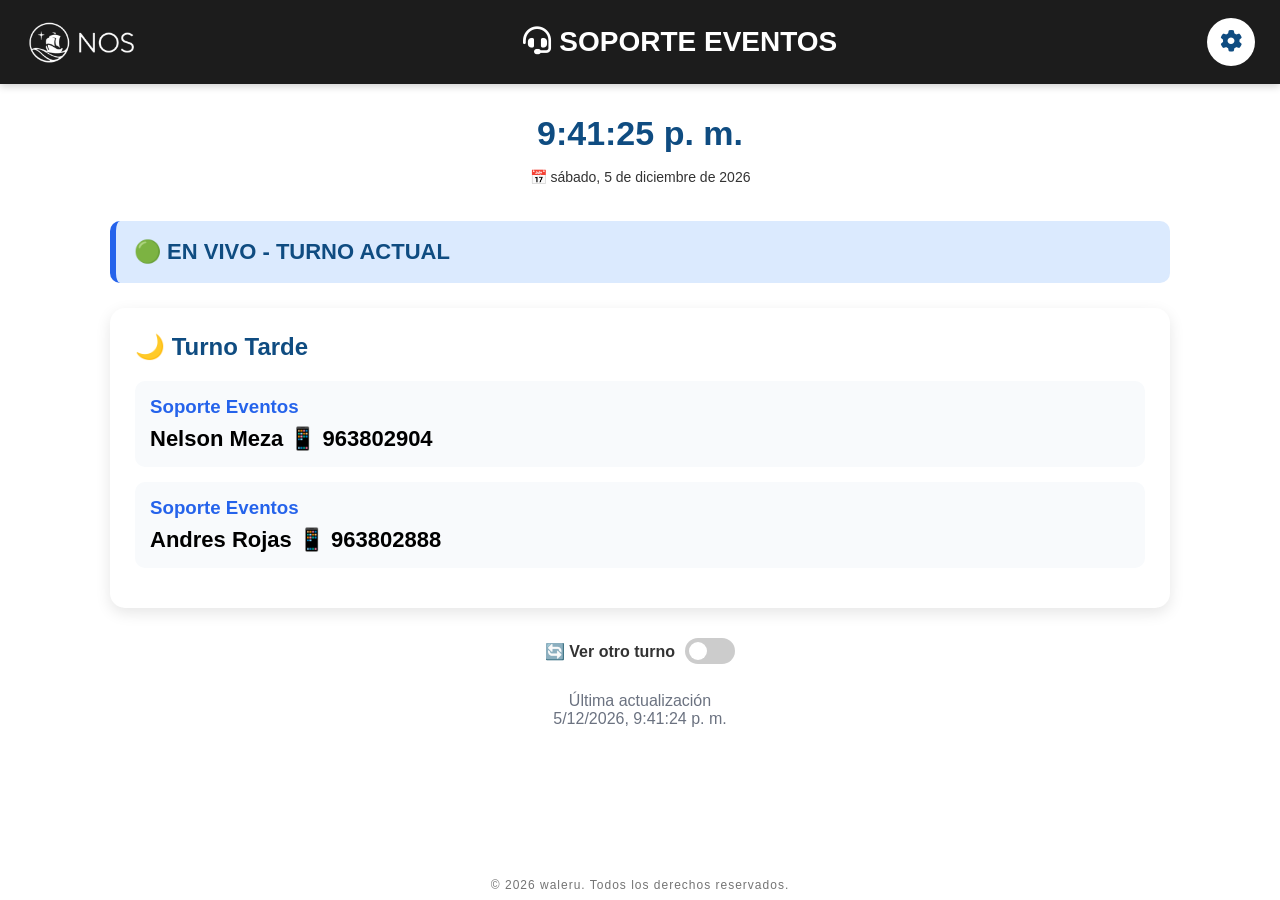
==== index.html @ 4bda42bd "Add files via upload" ====
<!DOCTYPE html>
<html lang="es">
<head>
<meta charset="UTF-8">
<meta name="viewport" content="width=device-width, initial-scale=1.0">
<title>Soporte Informático - Turnos</title>

<link rel="stylesheet" href="css/styles.css">

<link rel="stylesheet"
href="https://cdnjs.cloudflare.com/ajax/libs/font-awesome/6.6.0/css/all.min.css">

</head>

<body>

<header>
 <img src="imagenes/logo.png" class="logo" alt="logo">
    <h1><i class="fa-solid fa-headset"></i> SOPORTE EVENTOS</h1>

    <button id="btnAdmin">
        <i class="fa-solid fa-gear"></i>
    </button>

</header>

<main>

<div class="hora">

<h2 id="horaActual"></h2>
<div id="fechaActual"></div>

</div>

<div id="estado" class="estado"></div>

<section id="contenedorTurnos">

<div class="card" id="cardManana">

<h2>🌞 Turno Mañana</h2>

<div class="persona">

<h3>Soporte Eventos</h3>

<p id="mananaTitular"></p>

</div>

<div class="persona">

<h3>Soporte Eventos</h3>

<p id="mananaApoyo"></p>

</div>

</div>

<div class="card" id="cardTarde">

<h2>🌙 Turno Tarde</h2>

<div class="persona">

<h3>Soporte Eventos</h3>

<p id="tardeTitular"></p>

</div>

<div class="persona">

<h3>Soporte Eventos</h3>

<p id="tardeApoyo"></p>

</div>

</div>


</section>



<div class="actualizacion">

   
<div class="switch-container">

  <span id="switchLabel">Modo automático</span>

  <label class="switch">
    <input type="checkbox" id="btnSegundoTurno">
    <span class="slider"></span>
  </label>

</div>
   <br>
Última actualización


<br>
<span id="ultimaActualizacion"></span>

</div>

</main>

<script src="js/app.js"></script>

</body>
<div class="footer-index">
    © 2026 waleru. Todos los derechos reservados.
</div>
</html>
---- css/styles.css ----
*{
    margin:0;
    padding:0;
    box-sizing:border-box;
    font-family:Segoe UI,Tahoma,Geneva,Verdana,sans-serif;
}

body{
    margin: 0;
    font-family: Arial;
}

header{
    background:#1C1C1C;
    color:#fff;
    display:flex;
    justify-content:space-between;
    align-items:center;
    padding:18px 25px;
    box-shadow:0 2px 8px rgba(0,0,0,.2);
}

.logo{
    height: 45px;
    width: auto;
    object-fit: contain;
    margin-right:10px;
}




header h1{
    font-size:28px;
}

#btnAdmin{
    background:#fff;
    color:#0f4c81;
    border:none;
    width:48px;
    height:48px;
    border-radius:50%;
    cursor:pointer;
    font-size:22px;
    transition:.3s;
}

#btnAdmin:hover{
    transform:rotate(90deg);
    background:#dbeafe;
}

main{
    max-width:1100px;
    margin:auto;
    padding:30px 20px;
}

.hora{
    text-align:center;
    margin-bottom:20px;
}

.hora h2{
    font-size:34px;
    color:#0f4c81;
}

.estado{
    background:#dbeafe;
    color:#0f4c81;
    border-left:6px solid #2563eb;
    padding:18px;
    border-radius:10px;
    font-size:22px;
    font-weight:bold;
    margin-bottom:25px;
}

#contenedorTurnos{
    display:grid;
    grid-template-columns:repeat(auto-fit,minmax(320px,1fr));
    gap:20px;
}

.card{
    background:white;
    border-radius:15px;
    padding:25px;
    box-shadow:0 5px 15px rgba(0,0,0,.1);
    transition:.3s;
}

.card:hover{
    transform:translateY(-5px);
}

.card h2{
    color:#0f4c81;
    margin-bottom:20px;
}

.persona{
    background:#f8fafc;
    border-radius:10px;
    padding:15px;
    margin-bottom:15px;
}

.persona h3{
    color:#2563eb;
    margin-bottom:8px;
}

.persona p{
    font-size:22px;
    font-weight:bold;
}

.actualizacion{
    margin-top:30px;
    text-align:center;
    color:#6b7280;
    font-size:16px;
}

.oculto{
    display:none;
}

/* Responsive */

@media(max-width:768px){

header{
    flex-direction:column;
    gap:15px;
}

header h1{
    font-size:22px;
    text-align:center;
}

.hora h2{
    font-size:28px;
}

.estado{
    font-size:18px;
}

.persona p{
    font-size:20px;
}

}

.admin{
    max-width:600px;
    margin:40px auto;
    background:#ffffff;
    padding:30px;
    border-radius:15px;
    box-shadow:0 5px 15px rgba(0,0,0,.15);
}

.admin h1{
    color:#0f4c81;
    text-align:center;
    margin-bottom:20px;
}

.admin h2{
    margin-top:25px;
    color:#2563eb;
}

.admin label{
    display:block;
    margin-top:15px;
    font-weight:bold;
}

.admin select{
    width:100%;
    padding:12px;
    margin-top:5px;
    border-radius:8px;
    border:1px solid #ccc;
    font-size:16px;
}

.admin button{
    width:100%;
    padding:14px;
    margin-top:15px;
    border:none;
    border-radius:8px;
    font-size:18px;
    cursor:pointer;
    background:#0f4c81;
    color:white;
}

.admin button:hover{
    background:#2563eb;
}

.login-body{
    
    height: 100vh;

    background: url("../imagenes/nos.png") no-repeat center center fixed;
    background-size: cover;

    display: flex;
    justify-content: center;
    align-items: center;
   
}

.login-box{
     background: rgba(255,255,255,0.85);
    padding: 25px;
    border-radius: 12px;
    box-shadow: 0 10px 30px rgba(0,0,0,0.3);
}

.login-box input{
    width:100%;
    padding:10px;
    margin:8px 0;
}

.login-box button{
    width:100%;
    padding:10px;
    background:#0f4c81;
    color:white;
    border:none;
    border-radius:8px;
    cursor:pointer;
}

#msg{
    color:red;
    margin-top:10px;
}
.login-logo{
    height: 45px;
    width: auto;
    object-fit: contain;
    margin-bottom: 10px;
    border-radius: 10px;
}

.switch-container{
    display:flex;
    align-items:center;
    justify-content:center;
    gap:10px;
    margin:10px 0;
    font-weight:bold;
    color:#333;
}

/* Switch base */
.switch {
  position: relative;
  display: inline-block;
  width: 50px;
  height: 26px;
}

.switch input {
  opacity: 0;
  width: 0;
  height: 0;
}

/* slider */
.slider {
  position: absolute;
  cursor: pointer;
  top: 0; left: 0; right: 0; bottom: 0;
  background-color: #ccc;
  transition: .4s;
  border-radius: 34px;
}

.slider:before {
  position: absolute;
  content: "";
  height: 18px;
  width: 18px;
  left: 4px;
  bottom: 4px;
  background-color: white;
  transition: .4s;
  border-radius: 50%;
}

/* activo */
input:checked + .slider {
  background-color: #0f4c81;
}

input:checked + .slider:before {
  transform: translateX(24px);
}

.footer-credit{
    position: absolute;
    bottom: 10px;
    width: 100%;
    text-align: center;

    font-size: 11px;
    font-weight: 300;

    color: rgba(255, 255, 255, 0.55);

    background: rgba(0,0,0,0.15);
    padding: 6px 0;

    backdrop-filter: blur(4px);

    user-select: none;
    pointer-events: none;
}

.footer-index{
    position: fixed;
    bottom: 8px;
    width: 100%;
    text-align: center;

    font-size: 12px;
    font-weight: 300;
    letter-spacing: 1px;

    color: rgba(0, 0, 0, 0.55);

    text-shadow: 0 1px 5px rgba(255,255,255,0.4);

    user-select: none;
    pointer-events: none;

    z-index: 10;
}

.footer-admin{
    position: fixed;
    bottom: 10px;
    width: 100%;
    text-align: center;

    font-size: 12px;
    font-weight: 400;
    letter-spacing: 1px;

    color: rgba(0, 0, 0, 0.65);

    background: rgba(255, 255, 255, 0.4);
    backdrop-filter: blur(6px);

    padding: 6px 0;

    z-index: 999;
}

#fechaActual{
    text-align: center;
    margin: 10px 0;

    font-size: 14px;
    font-weight: 500;

    color: #333;

    background: rgba(255,255,255,0.6);
    display: inline-block;
    padding: 6px 14px;
    border-radius: 12px;

    backdrop-filter: blur(6px);
}
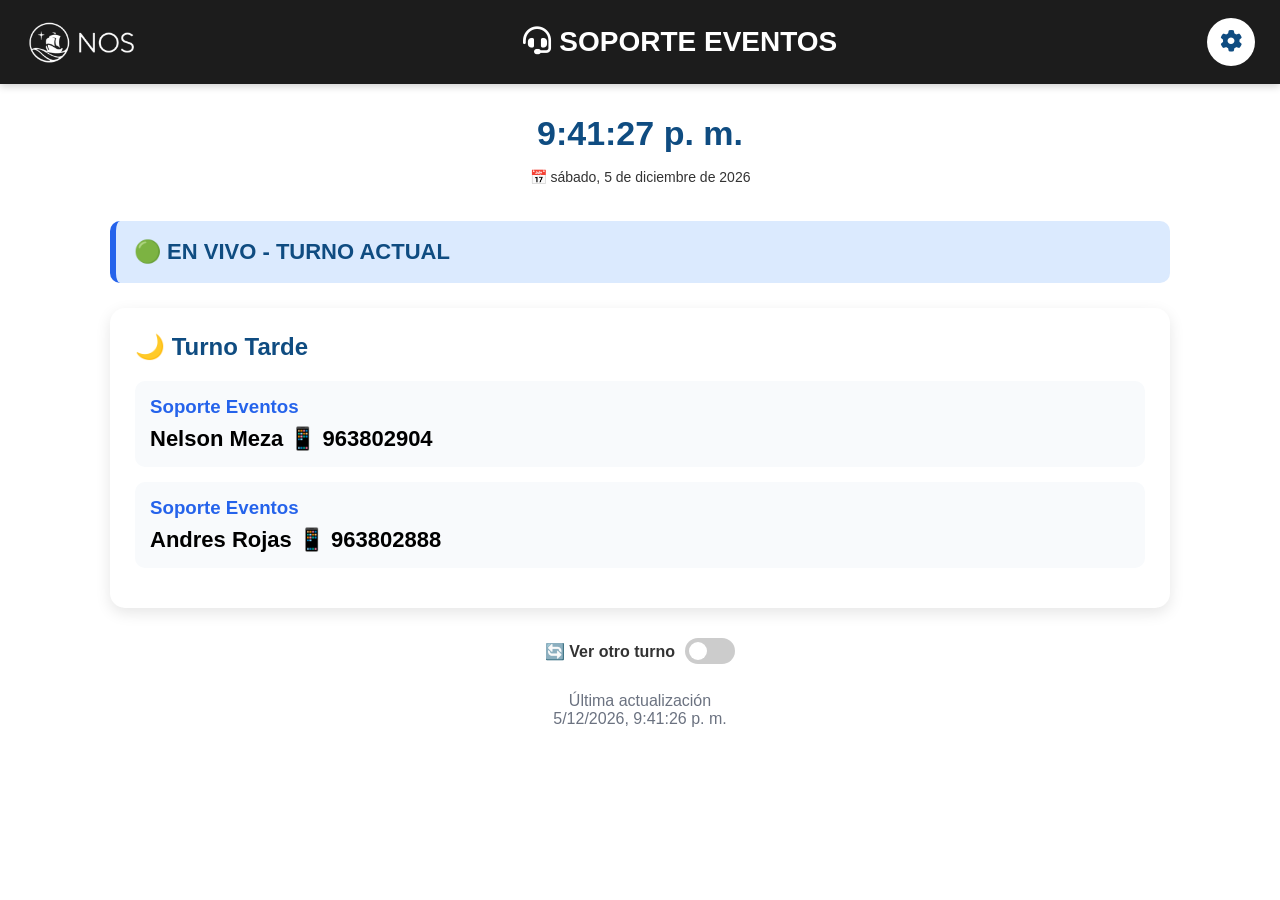
==== commit d903af25: "Fix HTML structure and formatting issues" ====
--- a/index.html
+++ b/index.html
@@ -114,6 +114,6 @@
 
 </body>
 <div class="footer-index">
-    © 2026 waleru. Todos los derechos reservados.
+   
 </div>
-</html>+</html>
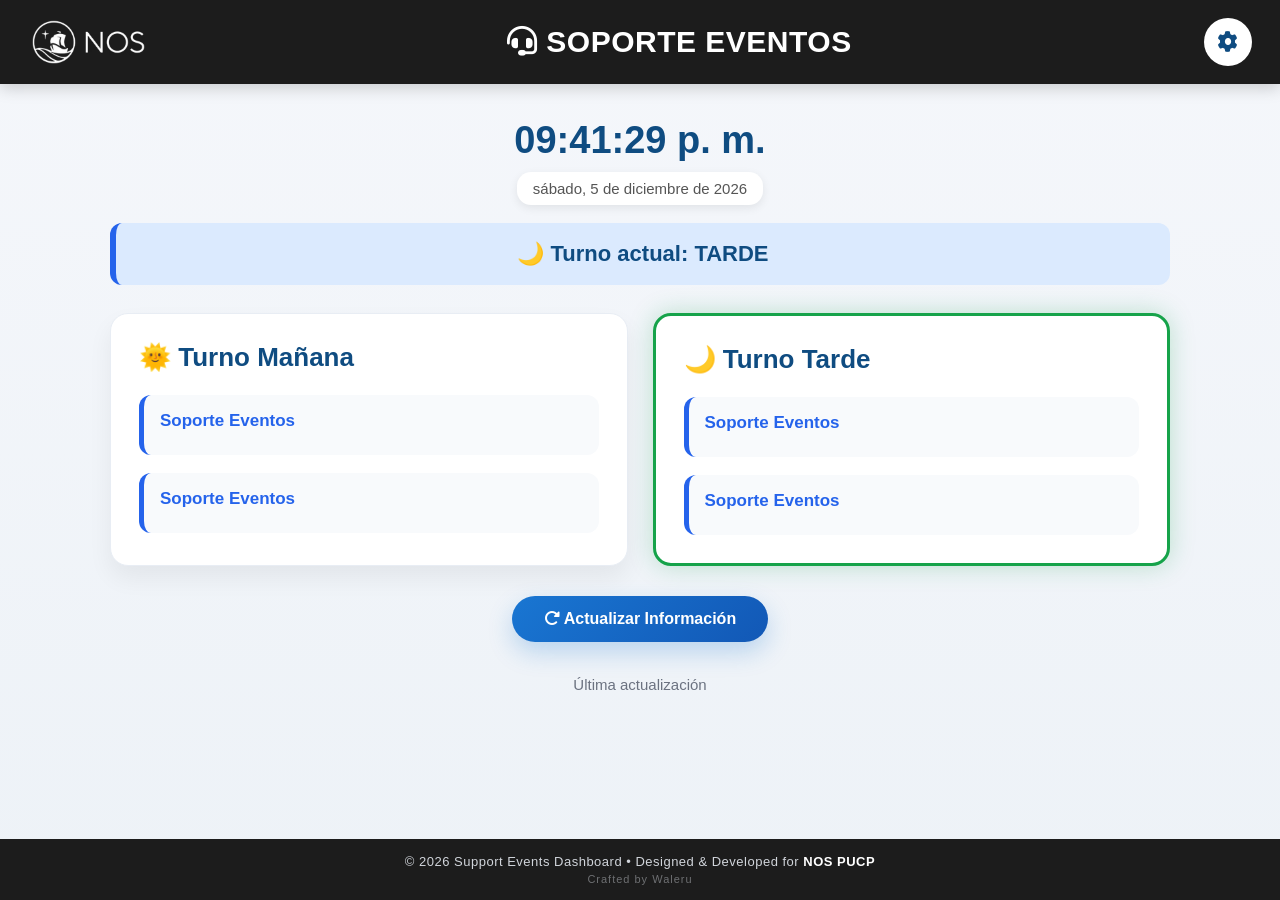
==== commit 70490416: "Add files via upload" ====
--- a/index.html
+++ b/index.html
@@ -1,8 +1,11 @@
 <!DOCTYPE html>
 <html lang="es">
+
 <head>
+
 <meta charset="UTF-8">
 <meta name="viewport" content="width=device-width, initial-scale=1.0">
+
 <title>Soporte Informático - Turnos</title>
 
 <link rel="stylesheet" href="css/styles.css">
@@ -15,8 +18,13 @@
 <body>
 
 <header>
- <img src="imagenes/logo.png" class="logo" alt="logo">
-    <h1><i class="fa-solid fa-headset"></i> SOPORTE EVENTOS</h1>
+
+    <img src="imagenes/logo.png" class="logo" alt="logo">
+
+    <h1>
+        <i class="fa-solid fa-headset"></i>
+        SOPORTE EVENTOS
+    </h1>
 
     <button id="btnAdmin">
         <i class="fa-solid fa-gear"></i>
@@ -26,94 +34,108 @@
 
 <main>
 
-<div class="hora">
+    <div class="hora">
 
-<h2 id="horaActual"></h2>
-<div id="fechaActual"></div>
+        <h2 id="horaActual"></h2>
 
-</div>
+        <div id="fechaActual"></div>
 
-<div id="estado" class="estado"></div>
+    </div>
 
-<section id="contenedorTurnos">
+    <div id="estado" class="estado"></div>
 
-<div class="card" id="cardManana">
+    <section id="contenedorTurnos">
 
-<h2>🌞 Turno Mañana</h2>
+        <div class="card" id="cardManana">
 
-<div class="persona">
+            <h2>🌞 Turno Mañana</h2>
 
-<h3>Soporte Eventos</h3>
+            <div class="persona">
 
-<p id="mananaTitular"></p>
+                <h3>Soporte Eventos</h3>
 
-</div>
+                <p id="mananaTitular"></p>
 
-<div class="persona">
+            </div>
 
-<h3>Soporte Eventos</h3>
+            <div class="persona">
 
-<p id="mananaApoyo"></p>
+                <h3>Soporte Eventos</h3>
 
-</div>
+                <p id="mananaApoyo"></p>
 
-</div>
+            </div>
 
-<div class="card" id="cardTarde">
+        </div>
 
-<h2>🌙 Turno Tarde</h2>
+        <div class="card" id="cardTarde">
 
-<div class="persona">
+            <h2>🌙 Turno Tarde</h2>
 
-<h3>Soporte Eventos</h3>
+            <div class="persona">
 
-<p id="tardeTitular"></p>
+                <h3>Soporte Eventos</h3>
 
-</div>
+                <p id="tardeTitular"></p>
 
-<div class="persona">
+            </div>
 
-<h3>Soporte Eventos</h3>
+            <div class="persona">
 
-<p id="tardeApoyo"></p>
+                <h3>Soporte Eventos</h3>
 
-</div>
+                <p id="tardeApoyo"></p>
 
-</div>
+            </div>
 
+        </div>
 
-</section>
+    </section>
+    
 
+    <!-- BOTÓN ACTUALIZAR -->
 
+    <div class="contenedorBoton">
 
-<div class="actualizacion">
+        <button id="btnActualizar" class="btnActualizar">
 
-   
-<div class="switch-container">
+            <i class="fa-solid fa-rotate-right"></i>
 
-  <span id="switchLabel">Modo automático</span>
+            Actualizar Información
 
-  <label class="switch">
-    <input type="checkbox" id="btnSegundoTurno">
-    <span class="slider"></span>
-  </label>
+        </button>
 
-</div>
-   <br>
-Última actualización
+    </div>
 
+    <div class="actualizacion">
 
-<br>
-<span id="ultimaActualizacion"></span>
+        Última actualización
 
-</div>
+        <br>
+
+        <span id="ultimaActualizacion"></span>
+
+    </div>
 
 </main>
 
 <script src="js/app.js"></script>
 
+
+
+<div class="footer-index">
+   © 2026 Support Events Dashboard • Designed & Developed for
+    <a href="https://www.nos.pucp.edu.pe/"
+       target="_blank"
+       rel="noopener noreferrer"
+       class="footer-link">NOS PUCP</a>
+    <br>
+    <span class="footer-signature">Crafted by Waleru</span>
+</div>
+
+
 </body>
-<div class="footer-index">
-   
-</div>
-</html>
+
+
+
+</html>
--- a/css/styles.css
+++ b/css/styles.css
@@ -1,389 +1,805 @@
+/*=====================================================
+    RESET GENERAL
+=====================================================*/
+
 *{
     margin:0;
     padding:0;
     box-sizing:border-box;
-    font-family:Segoe UI,Tahoma,Geneva,Verdana,sans-serif;
+    font-family:"Segoe UI",Tahoma,Geneva,Verdana,sans-serif;
+}
+
+html{
+    scroll-behavior:smooth;
 }
 
 body{
-    margin: 0;
-    font-family: Arial;
-}
+
+    background:linear-gradient(180deg,#f5f7fb,#edf2f7);
+
+    color:#1f2937;
+
+    min-height:100vh;
+
+    display:flex;
+    flex-direction:column;
+
+}
+
+/*=====================================================
+    HEADER
+=====================================================*/
 
 header{
+
     background:#1C1C1C;
+
     color:#fff;
+
     display:flex;
+
+    align-items:center;
+
     justify-content:space-between;
+
+    padding:18px 28px;
+
+    box-shadow:0 4px 15px rgba(0,0,0,.18);
+
+}
+
+.logo{
+
+    height:48px;
+
+    width:auto;
+
+    object-fit:contain;
+
+}
+
+header h1{
+
+    font-size:30px;
+
+    font-weight:700;
+
+    letter-spacing:.5px;
+
+}
+
+/*=====================================================
+    BOTÓN ADMIN
+=====================================================*/
+
+#btnAdmin{
+
+    width:48px;
+
+    height:48px;
+
+    border:none;
+
+    border-radius:50%;
+
+    cursor:pointer;
+
+    font-size:20px;
+
+    color:#0f4c81;
+
+    background:#fff;
+
+    transition:.35s;
+
+}
+
+#btnAdmin:hover{
+
+    background:#dbeafe;
+
+    transform:rotate(90deg);
+
+}
+
+/*=====================================================
+    CONTENIDO
+=====================================================*/
+
+main{
+
+    flex:1;
+
+    width:100%;
+
+    max-width:1100px;
+
+    margin:auto;
+
+    padding:35px 20px 50px;
+
+}
+
+/*=====================================================
+    RELOJ
+=====================================================*/
+
+.hora{
+
+    text-align:center;
+
+    margin-bottom:18px;
+
+}
+
+.hora h2{
+
+    font-size:38px;
+
+    color:#0f4c81;
+
+    font-weight:700;
+
+}
+
+#fechaActual{
+
+    display:inline-block;
+
+    margin-top:10px;
+
+    padding:8px 16px;
+
+    background:#ffffff;
+
+    border-radius:14px;
+
+    box-shadow:0 3px 10px rgba(0,0,0,.08);
+
+    font-size:15px;
+
+    color:#555;
+
+}
+
+/*=====================================================
+    ESTADO
+=====================================================*/
+
+.estado{
+
+    background:#dbeafe;
+
+    border-left:6px solid #2563eb;
+
+    color:#0f4c81;
+
+    padding:18px;
+
+    border-radius:12px;
+
+    font-size:22px;
+
+    font-weight:700;
+
+    text-align:center;
+
+    margin-bottom:28px;
+
+}
+
+/*=====================================================
+    TARJETAS
+=====================================================*/
+
+#contenedorTurnos{
+
+    display:grid;
+
+    grid-template-columns:repeat(auto-fit,minmax(330px,1fr));
+
+    gap:25px;
+
+}
+
+.card{
+
+    background:#fff;
+
+    border-radius:18px;
+
+    padding:28px;
+
+    border:1px solid #e8edf4;
+
+    box-shadow:0 12px 25px rgba(0,0,0,.06);
+
+    transition:.25s;
+
+}
+
+.card:hover{
+
+    transform:translateY(-4px);
+
+    box-shadow:0 18px 35px rgba(0,0,0,.12);
+
+}
+
+.card.activo{
+
+    border:3px solid #16a34a;
+
+    box-shadow:0 0 25px rgba(22,163,74,.25);
+
+}
+
+.card h2{
+
+    color:#0f4c81;
+
+    margin-bottom:22px;
+
+    font-size:26px;
+
+}
+
+.persona{
+
+    background:#f8fafc;
+
+    border-radius:12px;
+
+    padding:16px;
+
+    margin-bottom:18px;
+
+    border-left:5px solid #2563eb;
+
+}
+
+.persona:last-child{
+
+    margin-bottom:0;
+
+}
+
+.persona h3{
+
+    color:#2563eb;
+
+    margin-bottom:8px;
+
+    font-size:17px;
+
+}
+
+.persona p{
+
+    font-size:22px;
+
+    font-weight:700;
+
+    color:#222;
+
+}
+
+/*=====================================================
+    ACTUALIZACIÓN
+=====================================================*/
+
+.actualizacion{
+
+    margin-top:25px;
+
+    text-align:center;
+
+    color:#6b7280;
+
+    font-size:15px;
+
+    line-height:1.7;
+
+}
+
+.oculto{
+
+    display:none;
+
+}
+
+/*=====================================================
+    PANEL ADMIN
+=====================================================*/
+
+.admin{
+
+    max-width:650px;
+
+    margin:40px auto;
+
+    background:#fff;
+
+    padding:35px;
+
+    border-radius:18px;
+
+    box-shadow:0 15px 35px rgba(0,0,0,.10);
+
+}
+
+.admin h1{
+
+    color:#0f4c81;
+
+    text-align:center;
+
+    margin-bottom:25px;
+
+}
+
+.admin h2{
+
+    margin-top:25px;
+
+    color:#2563eb;
+
+}
+
+.admin label{
+
+    display:block;
+
+    margin-top:15px;
+
+    margin-bottom:6px;
+
+    font-weight:600;
+
+}
+
+.admin select{
+
+    width:100%;
+
+    padding:12px;
+
+    border-radius:10px;
+
+    border:1px solid #d1d5db;
+
+    font-size:16px;
+
+    transition:.25s;
+
+}
+
+.admin select:focus{
+
+    outline:none;
+
+    border-color:#1976d2;
+
+    box-shadow:0 0 10px rgba(25,118,210,.25);
+
+}
+
+.admin button{
+
+    width:100%;
+
+    margin-top:18px;
+
+    padding:14px;
+
+    border:none;
+
+    border-radius:10px;
+
+    cursor:pointer;
+
+    background:#1976d2;
+
+    color:#fff;
+
+    font-size:17px;
+
+    font-weight:600;
+
+    transition:.3s;
+
+}
+
+.admin button:hover{
+
+    background:#1565c0;
+
+}
+
+/*=====================================================
+    LOGIN
+=====================================================*/
+
+.login-body{
+
+    min-height:100vh;
+
+    background:url("../imagenes/nos.png") center center / cover no-repeat fixed;
+
+    display:flex;
+
+    justify-content:center;
+
     align-items:center;
-    padding:18px 25px;
-    box-shadow:0 2px 8px rgba(0,0,0,.2);
+
+}
+
+.login-box{
+
+    width:360px;
+
+    background:rgba(255,255,255,.92);
+
+    border-radius:18px;
+
+    padding:30px;
+
+    box-shadow:0 15px 40px rgba(0,0,0,.25);
+
+    backdrop-filter:blur(8px);
+
+}
+
+.login-logo{
+
+    display:block;
+
+    margin:auto;
+
+    height:55px;
+
+    margin-bottom:18px;
+
+}
+
+.login-box input{
+
+    width:100%;
+
+    padding:12px;
+
+    margin-top:10px;
+
+    border-radius:10px;
+
+    border:1px solid #ccc;
+
+    font-size:15px;
+
+}
+
+.login-box input:focus{
+
+    outline:none;
+
+    border-color:#1976d2;
+
+}
+
+.login-box button{
+
+    width:100%;
+
+    margin-top:18px;
+
+    padding:12px;
+
+    border:none;
+
+    border-radius:10px;
+
+    background:#1976d2;
+
+    color:#fff;
+
+    font-size:16px;
+
+    cursor:pointer;
+
+    transition:.3s;
+
+}
+
+.login-box button:hover{
+
+    background:#1565c0;
+
+}
+
+#msg{
+
+    margin-top:12px;
+
+    text-align:center;
+
+    color:#d32f2f;
+
+    font-weight:600;
+
+}
+
+/*=====================================================
+    BOTÓN ACTUALIZAR
+=====================================================*/
+
+.contenedorBoton{
+
+    display:flex;
+
+    justify-content:center;
+
+    margin:30px 0;
+
+}
+
+.btnActualizar{
+
+    background:linear-gradient(135deg,#1976d2,#1258b6);
+
+    color:#fff;
+
+    border:none;
+
+    padding:14px 32px;
+
+    border-radius:35px;
+
+    cursor:pointer;
+
+    font-size:16px;
+
+    font-weight:600;
+
+    transition:.25s;
+
+    box-shadow:0 10px 25px rgba(25,118,210,.25);
+
+}
+
+.btnActualizar:hover{
+
+    transform:translateY(-2px);
+
+    box-shadow:0 14px 30px rgba(25,118,210,.35);
+
+}
+
+.btnActualizar:active{
+
+    transform:scale(.97);
+
+}
+
+.btnActualizar:disabled{
+
+    opacity:.7;
+
+    cursor:not-allowed;
+
+}
+
+/*=====================================================
+    FOOTERS
+=====================================================*/
+.footer-link{
+
+    color:#ffffff;
+
+    text-decoration:none;
+
+    font-weight:600;
+
+    transition:.3s;
+
+}
+
+.footer-link:hover{
+
+    color:#60a5fa;
+
+    text-decoration:underline;
+
+}
+
+.footer-signature{
+
+    display:block;
+
+    margin-top:4px;
+
+    font-size:11px;
+
+    opacity:.45;
+
+    letter-spacing:1px;
+
+}
+
+
+
+
+.footer-index{
+
+    margin-top:auto;
+
+    width:100%;
+
+    background:#1C1C1C;
+
+    color:#d1d5db;
+
+    text-align:center;
+
+    padding:15px;
+
+    font-size:13px;
+
+    letter-spacing:.5px;
+
+}
+
+.footer-admin{
+
+    margin-top:40px;
+
+    width:100%;
+
+    text-align:center;
+
+    padding:15px;
+
+    background:#1C1C1C;
+
+    color:#d1d5db;
+
+    font-size:13px;
+
+}
+
+.footer-credit{
+
+    margin-top:30px;
+
+    text-align:center;
+
+    color:#888;
+
+    font-size:12px;
+
+}
+
+/*=====================================================
+    RESPONSIVE
+=====================================================*/
+
+@media(max-width:768px){
+
+header{
+
+    flex-direction:column;
+
+    gap:15px;
+
+}
+
+header h1{
+
+    font-size:22px;
+
+    text-align:center;
+
 }
 
 .logo{
-    height: 45px;
-    width: auto;
-    object-fit: contain;
-    margin-right:10px;
-}
-
-
-
-
-header h1{
-    font-size:28px;
-}
-
-#btnAdmin{
-    background:#fff;
-    color:#0f4c81;
-    border:none;
-    width:48px;
-    height:48px;
-    border-radius:50%;
-    cursor:pointer;
-    font-size:22px;
-    transition:.3s;
-}
-
-#btnAdmin:hover{
-    transform:rotate(90deg);
-    background:#dbeafe;
-}
-
-main{
-    max-width:1100px;
-    margin:auto;
-    padding:30px 20px;
-}
-
-.hora{
-    text-align:center;
-    margin-bottom:20px;
+
+    height:42px;
+
 }
 
 .hora h2{
-    font-size:34px;
-    color:#0f4c81;
+
+    font-size:30px;
+
 }
 
 .estado{
-    background:#dbeafe;
-    color:#0f4c81;
-    border-left:6px solid #2563eb;
-    padding:18px;
+
+    font-size:18px;
+
+}
+
+.persona p{
+
+    font-size:19px;
+
+}
+
+.card{
+
+    padding:20px;
+
+}
+
+.btnActualizar{
+
+    width:100%;
+
+}
+
+}
+
+/*=====================================================
+    ANIMACIONES
+=====================================================*/
+
+@keyframes aparecer{
+
+    from{
+        opacity:0;
+        transform:translateY(20px);
+    }
+
+    to{
+        opacity:1;
+        transform:translateY(0);
+    }
+
+}
+
+.card{
+
+    animation:aparecer .45s ease;
+
+}
+
+/*=====================================================
+    SCROLL
+=====================================================*/
+
+::-webkit-scrollbar{
+
+    width:10px;
+
+}
+
+::-webkit-scrollbar-track{
+
+    background:#eef2f7;
+
+}
+
+::-webkit-scrollbar-thumb{
+
+    background:#1976d2;
+
     border-radius:10px;
-    font-size:22px;
-    font-weight:bold;
-    margin-bottom:25px;
-}
-
-#contenedorTurnos{
-    display:grid;
-    grid-template-columns:repeat(auto-fit,minmax(320px,1fr));
-    gap:20px;
-}
-
-.card{
-    background:white;
-    border-radius:15px;
-    padding:25px;
-    box-shadow:0 5px 15px rgba(0,0,0,.1);
-    transition:.3s;
-}
-
-.card:hover{
-    transform:translateY(-5px);
-}
-
-.card h2{
-    color:#0f4c81;
-    margin-bottom:20px;
-}
-
-.persona{
-    background:#f8fafc;
-    border-radius:10px;
-    padding:15px;
-    margin-bottom:15px;
-}
-
-.persona h3{
-    color:#2563eb;
-    margin-bottom:8px;
-}
-
-.persona p{
-    font-size:22px;
-    font-weight:bold;
-}
-
-.actualizacion{
-    margin-top:30px;
-    text-align:center;
-    color:#6b7280;
-    font-size:16px;
-}
-
-.oculto{
-    display:none;
-}
-
-/* Responsive */
-
-@media(max-width:768px){
-
-header{
-    flex-direction:column;
-    gap:15px;
-}
-
-header h1{
-    font-size:22px;
-    text-align:center;
-}
-
-.hora h2{
-    font-size:28px;
-}
-
-.estado{
-    font-size:18px;
-}
-
-.persona p{
-    font-size:20px;
-}
-
-}
-
-.admin{
-    max-width:600px;
-    margin:40px auto;
-    background:#ffffff;
-    padding:30px;
-    border-radius:15px;
-    box-shadow:0 5px 15px rgba(0,0,0,.15);
-}
-
-.admin h1{
-    color:#0f4c81;
-    text-align:center;
-    margin-bottom:20px;
-}
-
-.admin h2{
-    margin-top:25px;
-    color:#2563eb;
-}
-
-.admin label{
-    display:block;
-    margin-top:15px;
-    font-weight:bold;
-}
-
-.admin select{
-    width:100%;
-    padding:12px;
-    margin-top:5px;
-    border-radius:8px;
-    border:1px solid #ccc;
-    font-size:16px;
-}
-
-.admin button{
-    width:100%;
-    padding:14px;
-    margin-top:15px;
-    border:none;
-    border-radius:8px;
-    font-size:18px;
-    cursor:pointer;
-    background:#0f4c81;
-    color:white;
-}
-
-.admin button:hover{
-    background:#2563eb;
-}
-
-.login-body{
-    
-    height: 100vh;
-
-    background: url("../imagenes/nos.png") no-repeat center center fixed;
-    background-size: cover;
-
-    display: flex;
-    justify-content: center;
-    align-items: center;
-   
-}
-
-.login-box{
-     background: rgba(255,255,255,0.85);
-    padding: 25px;
-    border-radius: 12px;
-    box-shadow: 0 10px 30px rgba(0,0,0,0.3);
-}
-
-.login-box input{
-    width:100%;
-    padding:10px;
-    margin:8px 0;
-}
-
-.login-box button{
-    width:100%;
-    padding:10px;
-    background:#0f4c81;
-    color:white;
-    border:none;
-    border-radius:8px;
-    cursor:pointer;
-}
-
-#msg{
-    color:red;
-    margin-top:10px;
-}
-.login-logo{
-    height: 45px;
-    width: auto;
-    object-fit: contain;
-    margin-bottom: 10px;
-    border-radius: 10px;
-}
-
-.switch-container{
-    display:flex;
-    align-items:center;
-    justify-content:center;
-    gap:10px;
-    margin:10px 0;
-    font-weight:bold;
-    color:#333;
-}
-
-/* Switch base */
-.switch {
-  position: relative;
-  display: inline-block;
-  width: 50px;
-  height: 26px;
-}
-
-.switch input {
-  opacity: 0;
-  width: 0;
-  height: 0;
-}
-
-/* slider */
-.slider {
-  position: absolute;
-  cursor: pointer;
-  top: 0; left: 0; right: 0; bottom: 0;
-  background-color: #ccc;
-  transition: .4s;
-  border-radius: 34px;
-}
-
-.slider:before {
-  position: absolute;
-  content: "";
-  height: 18px;
-  width: 18px;
-  left: 4px;
-  bottom: 4px;
-  background-color: white;
-  transition: .4s;
-  border-radius: 50%;
-}
-
-/* activo */
-input:checked + .slider {
-  background-color: #0f4c81;
-}
-
-input:checked + .slider:before {
-  transform: translateX(24px);
-}
-
-.footer-credit{
-    position: absolute;
-    bottom: 10px;
-    width: 100%;
-    text-align: center;
-
-    font-size: 11px;
-    font-weight: 300;
-
-    color: rgba(255, 255, 255, 0.55);
-
-    background: rgba(0,0,0,0.15);
-    padding: 6px 0;
-
-    backdrop-filter: blur(4px);
-
-    user-select: none;
-    pointer-events: none;
-}
-
-.footer-index{
-    position: fixed;
-    bottom: 8px;
-    width: 100%;
-    text-align: center;
-
-    font-size: 12px;
-    font-weight: 300;
-    letter-spacing: 1px;
-
-    color: rgba(0, 0, 0, 0.55);
-
-    text-shadow: 0 1px 5px rgba(255,255,255,0.4);
-
-    user-select: none;
-    pointer-events: none;
-
-    z-index: 10;
-}
-
-.footer-admin{
-    position: fixed;
-    bottom: 10px;
-    width: 100%;
-    text-align: center;
-
-    font-size: 12px;
-    font-weight: 400;
-    letter-spacing: 1px;
-
-    color: rgba(0, 0, 0, 0.65);
-
-    background: rgba(255, 255, 255, 0.4);
-    backdrop-filter: blur(6px);
-
-    padding: 6px 0;
-
-    z-index: 999;
-}
-
-#fechaActual{
-    text-align: center;
-    margin: 10px 0;
-
-    font-size: 14px;
-    font-weight: 500;
-
-    color: #333;
-
-    background: rgba(255,255,255,0.6);
-    display: inline-block;
-    padding: 6px 14px;
-    border-radius: 12px;
-
-    backdrop-filter: blur(6px);
+
+}
+
+::-webkit-scrollbar-thumb:hover{
+
+    background:#1258b6;
+
+}
+
+/*=====================================================
+    SELECCIÓN DE TEXTO
+=====================================================*/
+
+::selection{
+
+    background:#1976d2;
+
+    color:#fff;
+
 }
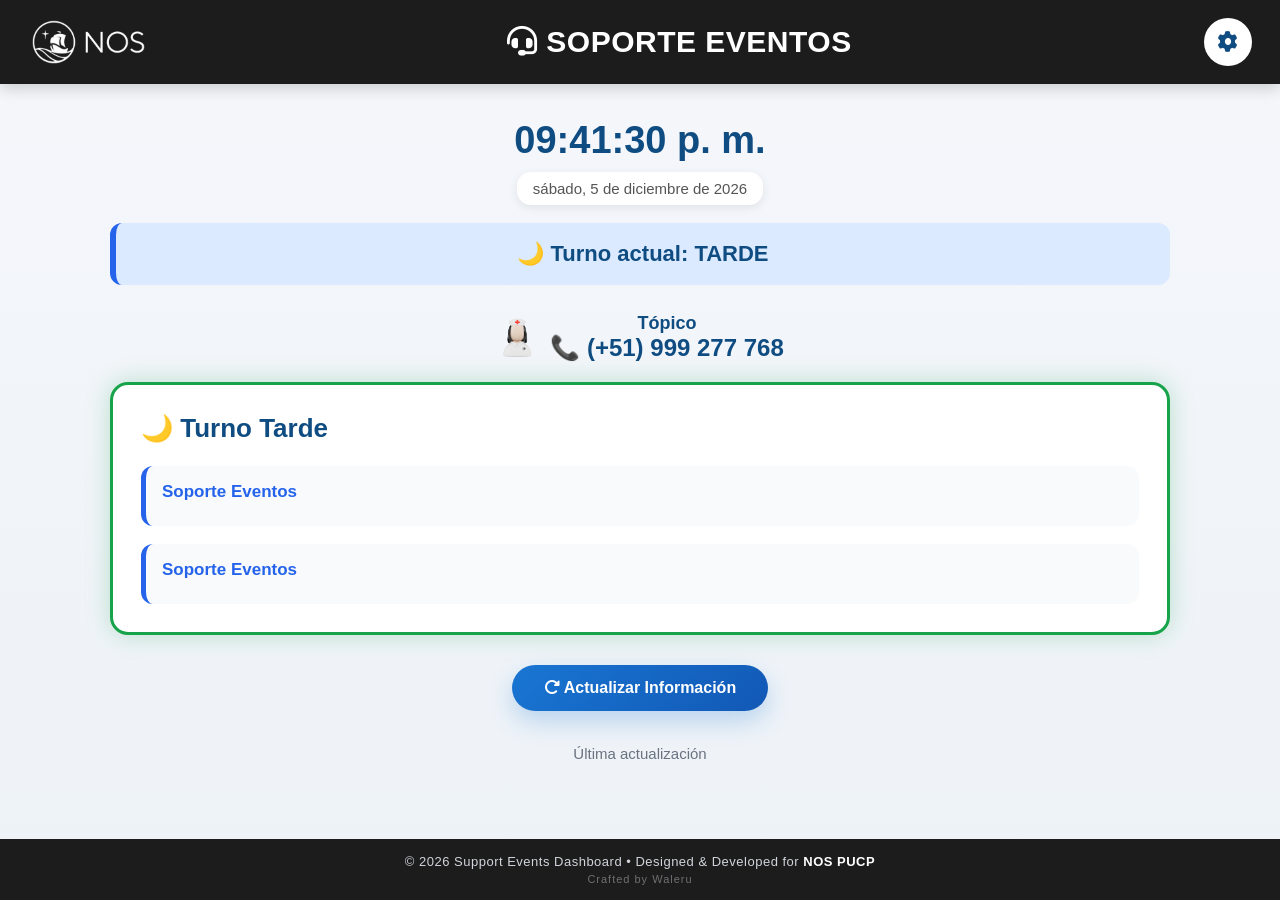
==== commit d6e951e1: "Add files via upload" ====
--- a/index.html
+++ b/index.html
@@ -43,6 +43,14 @@
     </div>
 
     <div id="estado" class="estado"></div>
+
+<div class="topico">
+    <img src="imagenes/topico.png" alt="Tópico">
+    <div class="infoTopico">
+        <div class="tituloTopico">Tópico</div>
+        <div class="numeroTopico">📞 (+51) 999 277 768</div>
+    </div>
+</div>
 
     <section id="contenedorTurnos">
 
@@ -92,7 +100,26 @@
 
     </section>
     
+<div id="sinPersonal" class="sinPersonal oculto">
 
+    <div class="luna">🌙</div>
+
+    <div class="durmiendo">
+        😴
+        <span class="zzz">💤</span>
+    </div>
+
+    <h2>Fuera de horario</h2>
+
+    <p>El personal de Soporte Eventos se encuentra descansando.</p>
+
+    <small>
+        Horario de atención<br>
+        🌞 Mañana: 07:00 - 16:00<br>
+        🌙 Tarde: 14:00 - 23:00
+    </small>
+
+</div>
     <!-- BOTÓN ACTUALIZAR -->
 
     <div class="contenedorBoton">
--- a/css/styles.css
+++ b/css/styles.css
@@ -802,4 +802,229 @@
 
     color:#fff;
 
+}
+
+/*==========================
+FUERA DE HORARIO
+==========================*/
+
+.sinPersonal{
+
+    text-align:center;
+
+    margin-top:40px;
+
+    animation:aparecer .5s;
+}
+
+.durmiendo{
+
+    font-size:110px;
+
+    position:relative;
+
+    display:inline-block;
+
+    animation:respirar 2.5s infinite ease-in-out;
+
+}
+
+.zzz{
+
+    position:absolute;
+
+    top:-15px;
+    right:-30px;
+
+    font-size:35px;
+
+    animation:zzz 2s infinite;
+
+}
+
+.luna{
+
+    font-size:45px;
+
+    margin-bottom:10px;
+
+    animation:brillo 2s infinite;
+
+}
+
+.sinPersonal h2{
+
+    margin-top:20px;
+
+    color:#0f4c81;
+
+    font-size:34px;
+
+}
+
+.sinPersonal p{
+
+    font-size:20px;
+
+    color:#555;
+
+    margin:15px 0;
+
+}
+
+.sinPersonal small{
+
+    color:#666;
+
+    line-height:1.8;
+
+    font-size:17px;
+
+}
+
+@keyframes respirar{
+
+    0%,100%{
+
+        transform:translateY(0);
+
+    }
+
+    50%{
+
+        transform:translateY(8px);
+
+    }
+
+}
+
+@keyframes zzz{
+
+    0%{
+
+        opacity:0;
+        transform:translateY(0);
+
+    }
+
+    50%{
+
+        opacity:1;
+
+    }
+
+    100%{
+
+        opacity:0;
+        transform:translateY(-40px);
+
+    }
+
+}
+
+@keyframes brillo{
+
+    0%,100%{
+
+        opacity:.6;
+
+    }
+
+    50%{
+
+        opacity:1;
+
+    }
+
+}
+
+
+.topico{
+
+    display:flex;
+    align-items:center;
+    justify-content:center;
+
+    gap:12px;
+
+    margin:15px 0 20px;
+
+    color:#0f4c81;
+
+    text-align:center;
+
+}
+
+
+.topico{
+
+    display:flex;
+    align-items:center;
+    justify-content:center;
+    gap:12px;
+
+    margin:15px 0 20px;
+
+}
+
+.topico img{
+
+    width:42px;
+    height:42px;
+    object-fit:contain;
+
+}
+
+.infoTopico{
+
+    display:flex;
+    flex-direction:column;
+
+}
+
+.tituloTopico{
+
+    color:#0f4c81;
+    font-size:18px;
+    font-weight:700;
+
+}
+
+.numeroTopico{
+
+    color:#0f4c81;
+    font-size:24px;
+    font-weight:700;
+
+}
+
+@media(max-width:768px){
+
+    .topico{
+
+        justify-content:flex-start;
+
+        padding:0 15px;
+
+    }
+
+    .topico img{
+
+        width:34px;
+        height:34px;
+
+    }
+
+    .tituloTopico{
+
+        font-size:15px;
+
+    }
+
+    .numeroTopico{
+
+        font-size:18px;
+
+    }
+
 }
